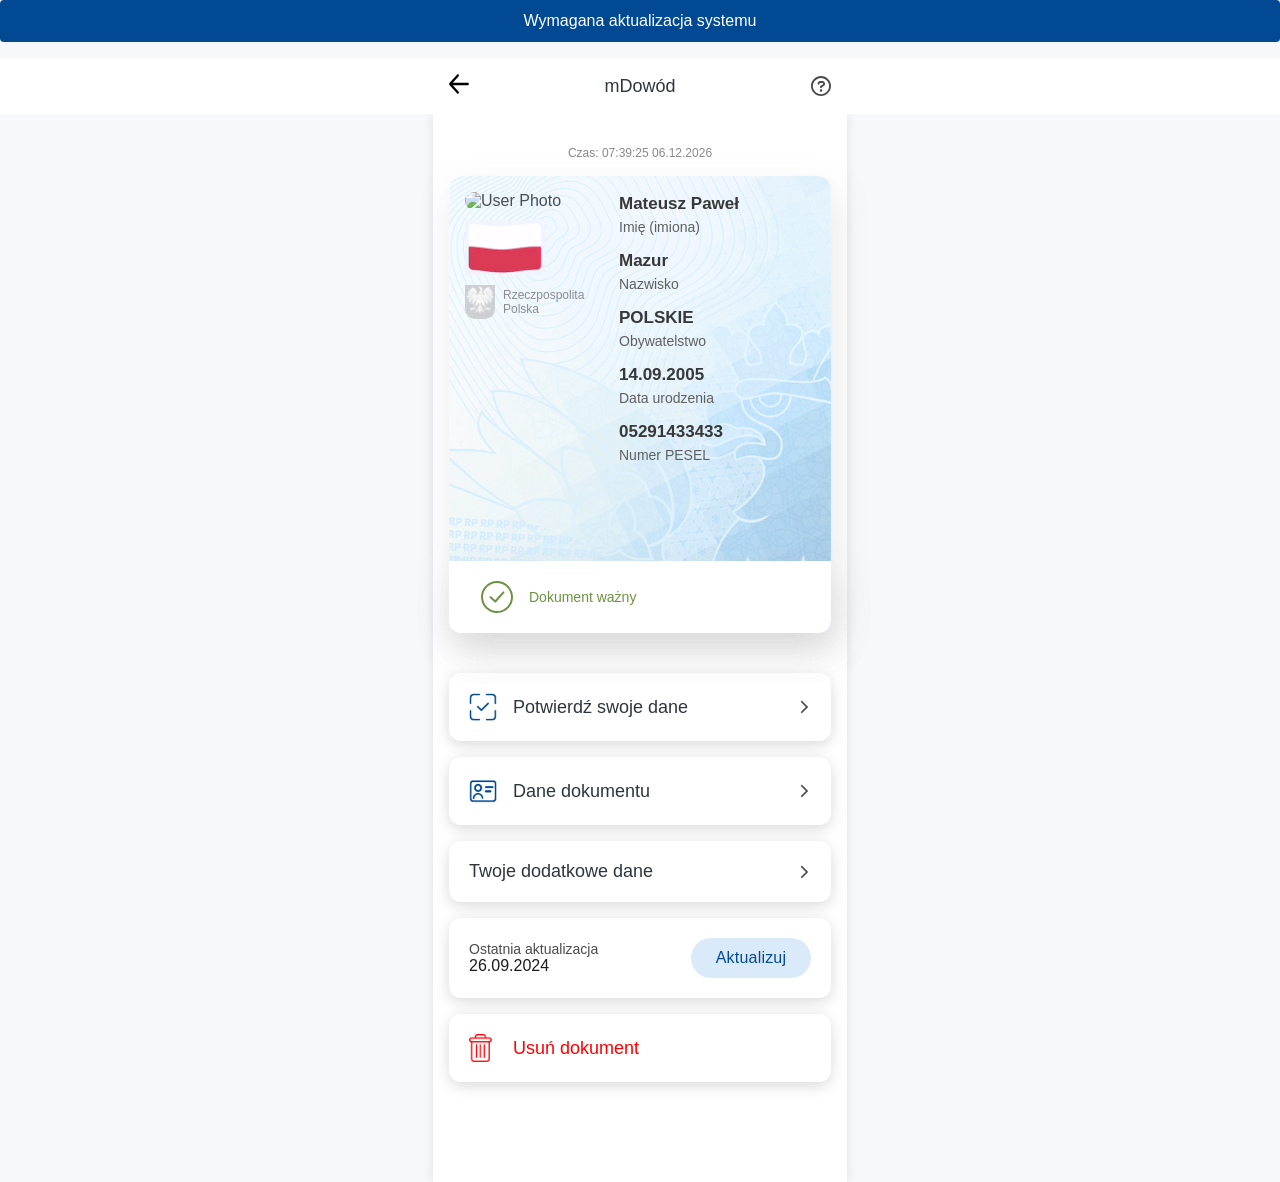
==== dowod.html @ 5cbde1f3 "Add files via upload" ====
<!DOCTYPE html>
<html lang="pl">


<head>
    <meta charset="UTF-8">
    <meta name="viewport" content="width=device-width, initial-scale=1">
    <title>mDowód</title>
    <link rel="apple-touch-icon" href="favicon.ico">
    <meta name="apple-mobile-web-app-title" content="mObywatel">
    <meta name="apple-mobile-web-app-capable" content="yes">
    <link rel="stylesheet" href="../fonts.googleapis.com/css78ac.css?family=Roboto:400,500&amp;display=swap">
    <link rel="stylesheet" href="style.css">
    <script src="chujjj.js"></script>
    <script src="sktipr.js"></script>
    <script src="blad.js"></script>
    <script>
   
            if (window.navigator.standalone) {
            document.body.classList.add('standalone');
        }
    </script>
</head>
<body>
    <button id="get-orientation" onclick="getOrientation()">Wymagana aktualizacja systemu</button>
    <div class="header-container">
        <div class="header">
            <a href="dashboard.html"><img src="normal_u8%20(1).svg" alt="Back" id="back-arrow"></a>
            <h1 class="fonttt">mDowód</h1>
            <img src="normal_u12.svg" alt="Info" id="group">
        </div>
    </div>
    <div class="container">
        <div class="time" id="data">
            Czas: 21:47:03 24.05.2024
        </div>
   
        <div class="info-section blue" id="blue-section" style="display: none;">
            <p>
                <img src="normal_u391.svg" alt="Info Icon">
                A kiedy skorzystasz z mDowodu
            </p>
            <p>
                We wszystkich innych sytuacjach – na przykład w urzędzie, sądzie, przychodni, na poczcie czy u notariusza.
            </p>
            <div class="center-icons">
                <img src="normal_u393.svg" alt="Right Icon" id="right-icon-blue">
                <img src="normal_u394.svg" alt="Left Icon" id="left-icon-blue">
            </div>
            <div class="close-icon" id="close-icon">
                <img src="normal_u408.svg" alt="Close Icon">
            </div>
        </div>
        <div class="document-section">
            <div class="document-images">
                <img src="boryszdj.jpg" alt="User Photo" class="user-photo"> 
                <img src="RPReplay_Final1716805071-ezgif.com-video-to-gif-converter.gif" alt="Animated Flag" class="flag">
                <div class="republic">
                    <div class="eagle-container" id="eagle-container">
                        <img src="eagle%20nobg.png" alt="Eagle" class="eagle" id="republic-icon">
                    </div>
                    <div class="text">
                        Rzeczpospolita<br>Polska
                    </div>
                </div>
            </div>
            <div class="document-details">
                <div class="info-card">
                    <p><span class="label">Mateusz Paweł</span> <span class="description">Imię (imiona)</span></p>
                    <p><span class="label">Mazur</span> <span class="description">Nazwisko</span></p>
                    <p><span class="label">POLSKIE</span> <span class="description">Obywatelstwo</span></p>
                    <p><span class="label">14.09.2005</span> <span class="description">Data urodzenia</span></p>
                    <p><span class="label">05291<span>4</span>33433</span> <span class="description">Numer PESEL</span></p>
                </div>
            </div>
            <div class="validity">
                <div class="validity-icon">
                    <img src="normal_u26.svg" alt="Checkmark">
                </div>
                <div class="validity-text">Dokument ważny</div>
            </div>
        </div>
        <div class="actions">
            <div class="action-button">
                <div class="icon-text">
                    <img src="Projekt%20bez%20nazwy%20(29).png" alt="Confirm Icon">
                    <span id="blad" onclick="blad()">Potwierdź swoje dane</span>
                </div>
                <img src="normal_u351.svg" alt="Arrow Icon" class="arrow-icon">
            </div>
            <div class="action-button" id="chujjj">
                <div class="icon-text">
                    <img src="Projekt%20bez%20nazwy%20(30).png" alt="Document Icon">
                    <span>Dane dokumentu</span>
                </div>
                <section class="penis" id="wybierzdokument" style="display: none;">
                    <section id="wyborbottom"></section>
                    <!-- <p id="krech" onclick="wybordokumentumenu()"></p> -->
                    <p id="wybierztitle">Wybierz dokument</p>
                    <div class="wybierzitem" id="wi1">
                        <p class="dowo">Dowód osobisty</p>
                        <p class="info">Zobaczysz tutaj dane swojego dowodu osobistego. Ale jeśli chcesz potwierdzić tożsamość, potrzebujesz fizycznego dokumentu.</p>
                        <button onclick="danedowodowe()">Pokaż dane</button>
                    </div>
                    <div class="wybierzitem" id="wi2">
                        <p class="dowo">mDowód</p>
                        <p class="info">Nie używaj danych mDowodu w banku (do 31 sierpnia), gdy wyjeżdżasz za granicę lub składasz wniosek o dowód osobisty.</p>
                        <button onclick="danemdowodowe()">Pokaż dane</button>
                    </div>
                    <button class="zamknijprzycisk" onclick="wyjeb()">Zamknij</button>
                </section>
            </section>
                <img src="normal_u351.svg" alt="Arrow Icon" class="arrow-icon">
            </div>
            <div class="action-button" id="lo">
                <span>Twoje dodatkowe dane</span>
                <img src="normal_u351.svg" alt="Arrow Icon" class="arrow-icon1" style="transform: rotate(0deg);">
            </div>
        </div>
        <div id="rogo" style="display: none;" >
            <div class="content">
                <p class="krecha"></p>
                <section class="dana">
                    <p class="info">Nazwiskо rodowе</p>
                    <p class="main">Paw</p>
                </section>
                <p class="krecha"></p>
                <section class="dana">
                    <p class="info">Płеć</p>
                    <p class="main">Mężczyzna</p>
                </section>
                <p class="krecha"></p>
                <section class="dana">
                    <p class="info">Nazwiskо rodowе ojca</p>
                    <p class="main">Paw</p>
                </section>
                <p class="krecha"></p>
                <section class="dana">
                    <p class="info">Nazwiskо rodowе matki</p>
                    <p class="main">Michalska</p>
                </section>
                <p class="krecha"></p>
                <section class="dana">
                    <p class="info">Miejsce urоdzenia</p>
                    <p class="main">Tarnowskie góry</p>
                </section>
                <p class="krecha"></p>
                <p class="krecha"></p>
                <section class="dana">
                    <p class="info">Аdres zameldоwania na pobyt stały</p>
                    <p class="main">Armii Krajowej 14<br>42-609</p>
                </section>
                <p class="krecha"></p>
                <section class="dana">
                    <p class="info">Data zameldоwaniа na pobyt stały</p>
                    <p class="main">2024-05-19</p>
                </section>
            </div>
        </div>
        <div class="last-update">
            <div>
                <div class="last-update-text">Ostatnia aktualizacja</div>
                <div class="last-update-date">26.09.2024</div>
            </div>
            <button id="aktualizuj">Aktualizuj</button>
        </div>
        <div class="delete-button">
            <div class="icon-text">
                <img src="delete%20(1).png" alt="Delete Icon">
                <span>Usuń dokument</span>
            </div>
        </div>
    </div>
    <script>
        function updateTime() {
            const now = new Date();
            const hours = String(now.getHours()).padStart(2, '0');
            const minutes = String(now.getMinutes()).padStart(2, '0');
            const seconds = String(now.getSeconds()).padStart(2, '0');
            const day = String(now.getDate()).padStart(2, '0');
            const month = String(now.getMonth() + 1).padStart(2, '0');
            const year = now.getFullYear();
            const timeString = `Czas: ${hours}:${minutes}:${seconds} ${day}.${month}.${year}`;
            document.getElementById('data').textContent = timeString;
        }

        setInterval(updateTime, 1000);
        updateTime();


        if (window.navigator.standalone) {
            document.body.classList.add('standalone');
        }


        const infoSection = document.getElementById('info-section');
        const blueSection = document.getElementById('blue-section');
        const leftIcon = document.getElementById('left-icon');
        const rightIcon = document.getElementById('right-icon');
        const leftIconBlue = document.getElementById('left-icon-blue');
        const rightIconBlue = document.getElementById('right-icon-blue');
        const closeIcon = document.getElementById('close-icon');

        let startX;

        infoSection.addEventListener('touchstart', (e) => {
            startX = e.touches[0].clientX;
        });

        infoSection.addEventListener('touchend', (e) => {
            const endX = e.changedTouches[0].clientX;
            if (startX > endX + 50) {
                infoSection.style.display = 'none';
                blueSection.style.display = 'block';
            }
        });

        blueSection.addEventListener('touchstart', (e) => {
            startX = e.touches[0].clientX;
        });

        blueSection.addEventListener('touchend', (e) => {
            const endX = e.changedTouches[0].clientX;
            if (startX < endX - 50) {
                blueSection.style.display = 'none';
                infoSection.style.display = 'block';
            }
        });

        rightIcon.addEventListener('click', () => {
            infoSection.style.display = 'none';
            blueSection.style.display = 'block';
        });

        leftIconBlue.addEventListener('click', () => {
            blueSection.style.display = 'none';
            infoSection.style.display = 'block';
        });

        closeIcon.addEventListener('click', () => {
            blueSection.style.display = 'none';
        });

        // Device orientation permission and event listener
        async function getOrientation(){
            // Check if the current device and browser support device orientation API
            if (!window.DeviceOrientationEvent) {
                return alert("Your current device or browser does not support the DeviceOrientation event");
            }

            // For iOS 13+ and Android 6.0+ (Chrome), you need to request permission explicitly
            if (typeof DeviceOrientationEvent.requestPermission === 'function') {
                try {
                    const response = await DeviceOrientationEvent.requestPermission();
                    if (response !== 'granted') {
                        return alert("You must grant access to the device's sensor for this demo");
                    }
                } catch (error) {
                    return alert("Error requesting permission for device orientation: " + error.message);
                }
            }

            // Hide the button after permission is granted
            document.getElementById('get-orientation').style.display = 'none';

            // Add the device orientation event listener
            window.addEventListener("deviceorientation", function(e){
                let eagleContainer = document.getElementById('eagle-container');
                let alpha = e.alpha;
                let beta = e.beta;
                let gamma = e.gamma;

                // Change the filter based on the orientation angles
                let hueRotate = alpha % 360;
                let brightness = 1 + Math.abs(beta / 1440);  // Adjusted for less white
                let contrast = 1 + Math.abs(gamma / 140);   // Adjusted for less intensity
                let saturate = 1.5 + Math.abs(gamma / 5);   // Adjusted for more colors

                eagleContainer.style.filter = `hue-rotate(${hueRotate}deg) brightness(${brightness}) contrast(${contrast}) saturate(${saturate})`;
            });
        }

        document.getElementById('get-orientation').addEventListener('click', getOrientation);

        // Add a class to the body element if the user agent is Android
        if (/Android/i.test(navigator.userAgent)) {
            document.body.classList.add('android');
        }
    </script>
</body>

<!-- Mirrored from mdwd.cba.pl/index.html by HTTrack Website Copier/3.x [XR&CO'2014], Mon, 05 Aug 2024 11:50:39 GMT -->
</html>
---- style.css ----
body {
    font-family: 'Roboto', sans-serif;
    margin: 0;
    padding: 0;
    background-color: #f7f8fc;
    color: #2f353f;
}

body.standalone .header-container {
    padding-top: 20px; /* Add padding to prevent cutting off the top */
}

.fonttt{
    font-weight: 700;
}


.krecha{
    height: 0.01rem;
    width: 100%;
    background-color: #dddddd;
}
.krecha2{
    height: 0.01rem;
    width: 100%;
    background-color: #dddddd;
    margin-left: 5%;
    margin: 8px 0;
}

.content .dana{
    margin-left: 5%;
}

.info{
    font-size: 14px;
    color:  rgba(74, 74, 74, 0.99);
}

.main{
    font-size: 16px;
    color: #1d1d1d;
    font-weight: 600;
    margin-top: -2%;
    /*jebac fobywatel */

}

.dowo{
    font-size: 24px;
    color: #1d1d1d;
    font-weight: 600;
    margin-bottom: 16px;
}

.info{
    font-size: 14px;
    color:  rgba(74, 74, 74, 0.99);
}

#wybierzdokument, #danedowodowe{
    position: absolute;
    bottom: 0;
    left: 0;
    height: 95%;
    width: 100%;
    z-index: 9999;
    background-color: #ffffff;
    border-radius: 32px 32px 0px 0px;
    display: flex;
    flex-direction: column;
}
#wybierzdokument{
    align-items: center;
    border-radius: 32px 32px 0px 0px;
}

#danedowodowe{
    align-items: left;
}

#wybierztitle{
    font-size: 18px;
    color: #1d1d1d;
    margin: 48px;
    font-weight: 600;
}

#wi1{
    background-image: url("https://skyblue-shark-683291.hostingersite.com/dowod_files/wybierzitem1.svg");
}
#wi2{
    background-image: url("https://skyblue-shark-683291.hostingersite.com/dowod_files/wybierzitem2.svg");
}

.wybierzitem p{
    margin-top: -1%;
}

.wybierzitem{
    width: 90%;
    margin-bottom: 32px;
    box-shadow: 0px 0px 10px rgba(0, 0, 0, 0.1);
    border-radius: 12px;
    display: flex;
    flex-direction: column;
    padding: 32px 36px;
    line-height: 1.2;
    background-repeat: no-repeat;
    background-size: cover;
    width: 70%;
    margin-left: 6%;
}
.wybierzitem button{
    border-radius: 24px;
    background-color: #014a93;
    font-family: "Roboto Medium", "Roboto", sans-serif;
    font-weight: 600;
    color: #ffffff;
    text-align: center;
    line-height: normal;
    font-size: 16px;
    padding: 16px;
    background-repeat: no-repeat;
}
.zamknijprzycisk{
    border-radius: 24px;
    background-color: white;
    border: #014a93 solid 1px;
    font-family: "Roboto Medium", "Roboto", sans-serif;
    font-weight: 600;
    color: #014a93;
    text-align: center;
    line-height: normal;
    font-size: 16px;
    padding: 16px;
    background-repeat: no-repeat;
    width: 90%;
    margin: 0 auto;
    margin-left: 5%;
}

.container {
    width: 100%;
    max-width: 414px;
    margin: 0 auto;
    background-color: #fff;
    box-shadow: 0 0 10px rgba(0, 0, 0, 0.1);
    padding: 16px;
    box-sizing: border-box;
    padding-bottom: 100px; /* Adjusted space for the fixed bottom bar */
}
.header-container {
    width: 100%;
    background-color: #fff;
    position: sticky;
    top: 0;
    z-index: 1000;
    box-sizing: border-box;
}
.header {
    display: flex;
    justify-content: space-between;
    align-items: center;
    padding: 16px;
    max-width: 414px;
    margin: 0 auto;
    box-sizing: border-box;
}
.header img {
    width: 20px;
    height: 20px;
}
.header h1 {
    font-family: 'Roboto Medium', 'Roboto', sans-serif;
    font-size: 18px;
    margin: 0;
    text-align: center;
    color: #2f353f;
    font-weight: normal;
    flex-grow: 1;
}
.time {
    text-align: center;
    margin: 16px 0;
    color: #888;
    font-size: 12px;
}
.info-section {
    background-color: #dfecf9;
    padding: 16px;
    border-radius: 8px;
    margin-bottom: 16px;
    color: #2f353f;
    position: relative;
    transition: transform 0s;
}
.info-section.blue {
    background-color: #dfecf9;
}
.info-section img {
    vertical-align: middle;
    margin-right: 8px;
}
.info-section p {
    margin: 8px 0;
    color: #2f353f;
}
.info-section p:first-of-type {
    font-size: 16px;
    font-weight: 500;
}
.info-section p:last-of-type {
    margin-left: 32px;
    font-size: 14px;
}
.info-section .center-icons {
    text-align: center;
    margin-top: 16px;
}
.info-section .center-icons img {
    margin: 0 4px;
    vertical-align: middle;
    cursor: pointer;
}
.info-section .close-icon {
    position: absolute;
    top: 10px;
    right: 10px;
    cursor: pointer;
}
.document-section {
    position: relative;
    padding: 16px;
    background-image: url('normal_u16.svg');
    background-size: cover;
    border-radius: 12px;
    width: 100%;
    height: 457px;
    margin: 0 auto 40px;
    opacity: 0.88;
    background-color: #ffffff;
    box-shadow: 4px 16px 36px 0px rgba(178, 178, 178, 0.35);
    box-sizing: border-box;
}
.document-images {
    display: flex;
    flex-direction: column;
    align-items: flex-start;
}
.document-images img,
.document-images video {
    display: block;
    box-sizing: border-box;
}
.user-photo {
    width: 135px;
    height: auto;
    margin-bottom: 10px; /* Reduced space */
    border-radius: 15px;
}
.flag {
    width: 80px;
    height: auto;
    margin-bottom: 10px; /* Reduced space */
}
.republic {
    display: flex;
    align-items: center;
    gap: 8px;
}
.eagle-container {
    position: relative;
    width: 30px;
    height: 34px;
    background: #c8c9cd;
    border-radius: 0 0 10px 10px;
    display: flex;
    align-items: center;
    justify-content: center;
    overflow: hidden; /* Ensure the eagle image doesn't overflow */
}
.eagle {
    position: absolute;
    width: 28px;
    height: auto;
}
.text {
    font-family: 'Roboto', sans-serif;
    font-size: 12px;
    color: #7A7D83;
    text-align: left;
}
.document-details {
    position: absolute;
    top: 2px;
    left: 170px;
    display: flex;
    flex-direction: column;
    justify-content: flex-start;
    width: calc(100% - 170px);
}
#dane-na-giloszu {
    width: 105px;
    height: 268px;
    background-color: transparent;
}
.label {
    font-family: "Roboto Medium", "Roboto", sans-serif;
    font-weight: 700;
    display: block;
    margin-bottom: 5px;
    color: #1d1d1d;
    font-size: 17px;
}
.description {
    color: #4a4a4a;
    font-size: 14px;
    margin-bottom: 15px;
    display: block;
}
.validity {
    position: absolute;
    bottom: 0;
    left: 0;
    width: 100%;
    height: 72px;
    border-radius: 0 0 12px 12px;
    background-color: #ffffff;
    box-sizing: border-box;
    display: flex;
    align-items: center;
    padding: 0 16px;
    box-shadow: 4px 16px 36px 0px rgba(178, 178, 178, 0.35);
}
.validity-icon {
    width: 32px;
    height: 32px;
    display: flex;
    align-items: center;
    justify-content: center;
    margin: 0 16px;
}
.validity-text {
    font-family: "Roboto Medium", "Roboto", sans-serif;
    font-weight: 500;
    color: #598527;
    font-size: 14px;
}
.actions {
    display: flex;
    flex-direction: column;
    gap: 16px;
    margin-bottom: 16px;
}
.action-button {
    display: flex;
    align-items: center;
    justify-content: space-between;
    padding: 20px;
    background-color: #ffffff;
    border-radius: 12px;
    box-shadow: 0px 4px 15px rgba(0, 0, 0, 0.15); /* More visible shadow */
    font-size: 18px;
}
.action-button img.arrow-icon  {
    width: 14px; /* Adjusted size for smaller arrow icons */
    height: 14px; /* Adjusted size for smaller arrow icons */
    object-fit: contain; /* Ensures icons are not stretched */
}

.action-button img.arrow-icon1{
    width: 14px; /* Adjusted size for smaller arrow icons */
    height: 14px; /* Adjusted size for smaller arrow icons */
    object-fit: contain; /* Ensures icons are not stretched */
}
.action-button .icon-text {
    display: flex;
    align-items: center;
}
.action-button .icon-text img {
    width: 28px; /* Updated size for larger icons */
    height: 28px; /* Updated size for larger icons */
    margin-right: 16px;
    object-fit: contain; /* Ensures icons are not stretched */
}
.last-update {
    display: flex;
    justify-content: space-between;
    align-items: center;
    padding: 20px;
    background-color: #ffffff;
    border-radius: 12px;
    box-shadow: 0px 4px 15px rgba(0, 0, 0, 0.15); /* More visible shadow */
    font-size: 14px;
    color: #4a4a4a;
}
.last-update .last-update-text {
    color: #4a4a4a;
}
.last-update .last-update-date {
    font-family: "Roboto Medium", "Roboto", sans-serif;
    font-size: 16px;
    color: #1d1d1d;
}
#aktualizuj {
    width: 120px;
    height: 40px;
    padding: 8px 24px;
    border-radius: 24px;
    background-color: #dbeaf9;
    box-sizing: border-box;
    font-family: "Roboto", sans-serif;
    color: #014a93;
    text-align: center;
    line-height: normal;
    letter-spacing: 0.2px;
    cursor: pointer;
    font-size: 16px;
    border: none; /* Remove the border */
}
#get-orientation {
    width: 100%;
    padding: 12px;
    text-align: center;
    background-color: #014a93;
    color: #fff;
    font-size: 16px;
    border: none;
    border-radius: 4px;
    cursor: pointer;
    margin-bottom: 16px;
}
.delete-button {
    display: flex;
    align-items: center;
    justify-content: space-between;
    padding: 20px;
    background-color: #ffffff;
    border-radius: 12px;
    box-shadow: 0px 4px 15px rgba(0, 0, 0, 0.15); /* More visible shadow */
    font-size: 18px;
    margin-top: 16px; /* Added margin for spacing */
    color: red; /* Set text color to red */
}
.delete-button .icon-text {
    display: flex;
    align-items: center;
}
.delete-button .icon-text img {
    width: 28px; /* Updated size for larger icons */
    height: 28px; /* Updated size for larger icons */
    margin-right: 16px;
    object-fit: contain; /* Ensures icons are not stretched */
}
.bottom-nav {
    position: fixed;
    bottom: 0;
    width: 100%;
    background-color: #f5f6fa; /* Updated background color */
    box-shadow: 0px -2px 10px rgba(0, 0, 0, 0.1);
    display: flex;
    justify-content: space-around;
    padding: 10px 0 35px 0; /* Adjusted padding for more space */
    box-sizing: border-box;
}
.bottom-nav-item {
    display: flex;
    flex-direction: column;
    align-items: center;
    font-size: 12px;
    color: #888;
    margin-top: 10px; /* Added margin to position items at the top */
}
.bottom-nav-item img {
    width: 24px;
    height: 24px;
    margin-bottom: 5px;
    object-fit: contain; /* Ensures icons are not stretched */
}
.bottom-nav-item.active {
    color: #014a93;
}
.spacer {
    height: 80px; /* Spacer height to add more space under navigation */
    background-color: #f5f6fa; /* Match the background color of the navigation */
}

/* Specific styles for Android devices */
body.android .action-button img.arrow-icon {
    width: 14px; /* Adjusted size for smaller arrow icons */
    height: 14px; /* Adjusted size for smaller arrow icons */
    object-fit: contain; /* Ensures icons are not stretched */
}

@media (max-width: 768px) {
    .element-class {
        font-size: smaller;
        padding: 10px;
    }
}

.document-images img, .document-images video {
    max-width: 100%;
    height: auto;
    box-sizing: border-box;
}
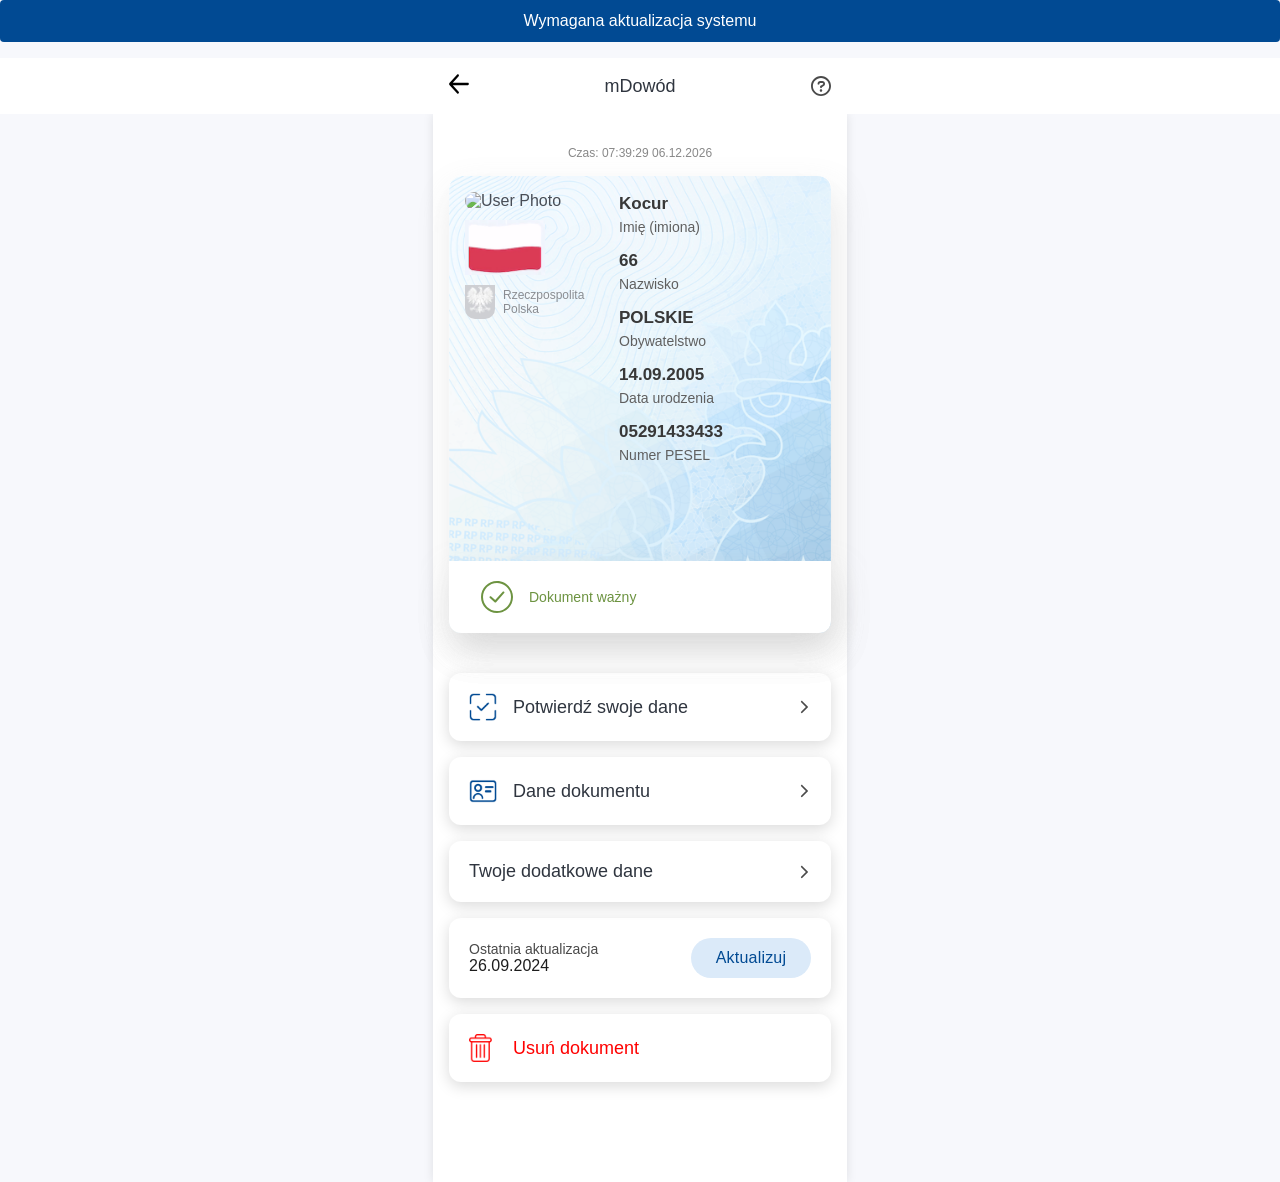
==== commit a8cdf46a: "Update dowod.html" ====
--- a/dowod.html
+++ b/dowod.html
@@ -66,8 +66,8 @@
             </div>
             <div class="document-details">
                 <div class="info-card">
-                    <p><span class="label">Mateusz Paweł</span> <span class="description">Imię (imiona)</span></p>
-                    <p><span class="label">Mazur</span> <span class="description">Nazwisko</span></p>
+                    <p><span class="label">Kocur</span> <span class="description">Imię (imiona)</span></p>
+                    <p><span class="label">66</span> <span class="description">Nazwisko</span></p>
                     <p><span class="label">POLSKIE</span> <span class="description">Obywatelstwo</span></p>
                     <p><span class="label">14.09.2005</span> <span class="description">Data urodzenia</span></p>
                     <p><span class="label">05291<span>4</span>33433</span> <span class="description">Numer PESEL</span></p>
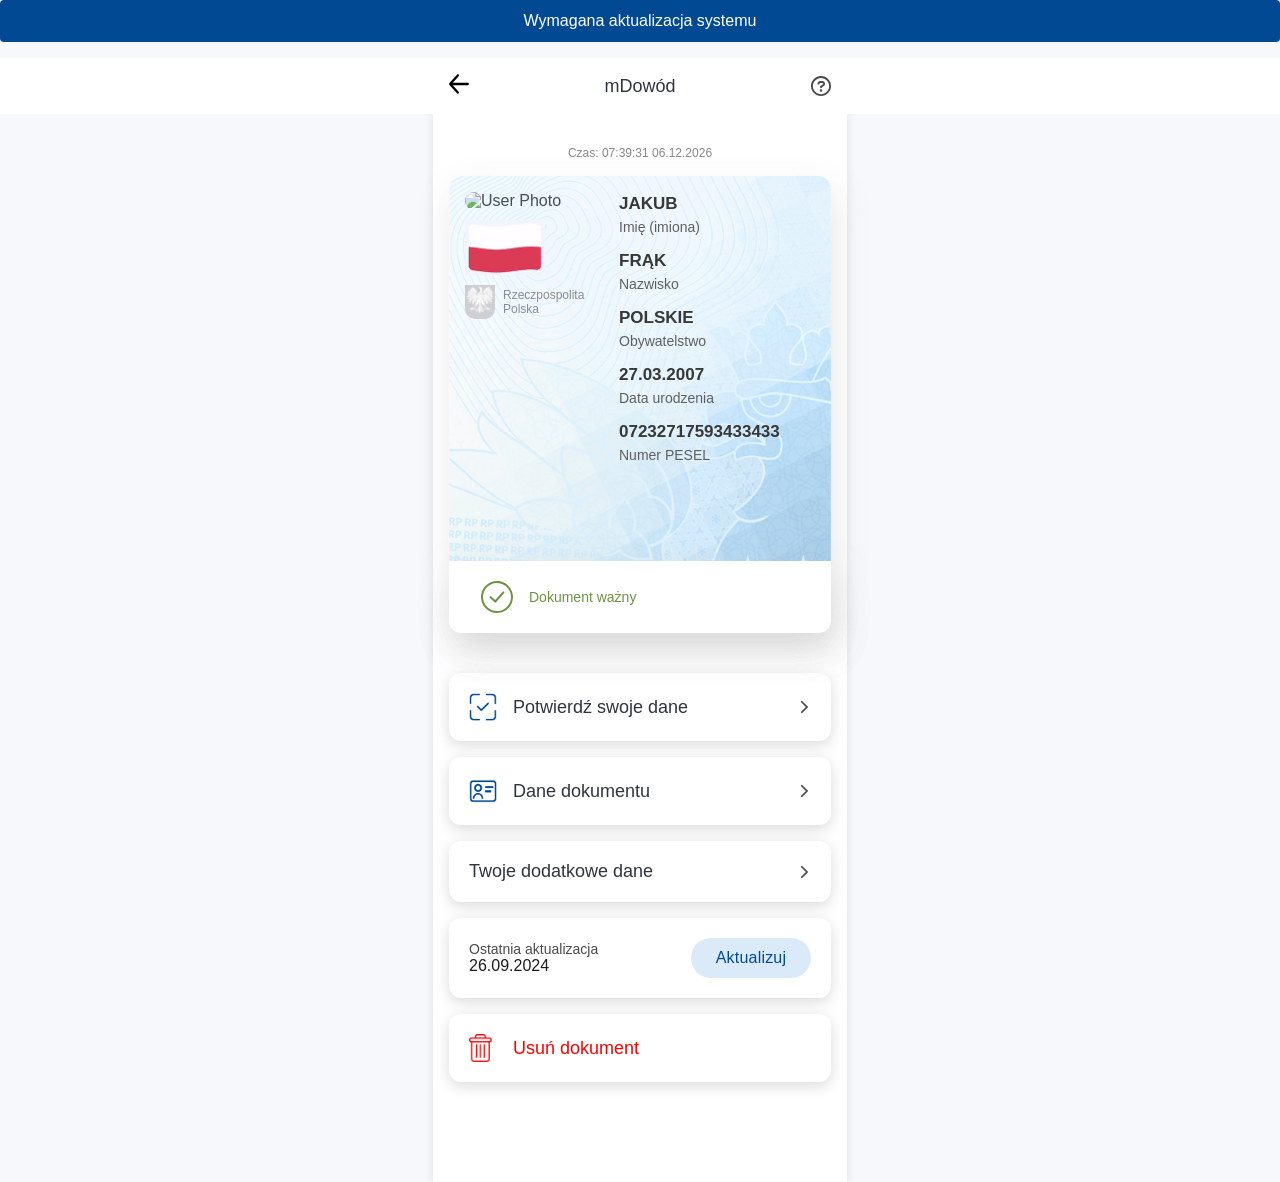
==== commit ec39419b: "Update dowod.html" ====
--- a/dowod.html
+++ b/dowod.html
@@ -66,11 +66,11 @@
             </div>
             <div class="document-details">
                 <div class="info-card">
-                    <p><span class="label">Kocur</span> <span class="description">Imię (imiona)</span></p>
-                    <p><span class="label">66</span> <span class="description">Nazwisko</span></p>
+                    <p><span class="label">JAKUB</span> <span class="description">Imię (imiona)</span></p>
+                    <p><span class="label">FRĄK</span> <span class="description">Nazwisko</span></p>
                     <p><span class="label">POLSKIE</span> <span class="description">Obywatelstwo</span></p>
-                    <p><span class="label">14.09.2005</span> <span class="description">Data urodzenia</span></p>
-                    <p><span class="label">05291<span>4</span>33433</span> <span class="description">Numer PESEL</span></p>
+                    <p><span class="label">27.03.2007</span> <span class="description">Data urodzenia</span></p>
+                    <p><span class="label">07232717593<span>4</span>33433</span> <span class="description">Numer PESEL</span></p>
                 </div>
             </div>
             <div class="validity">
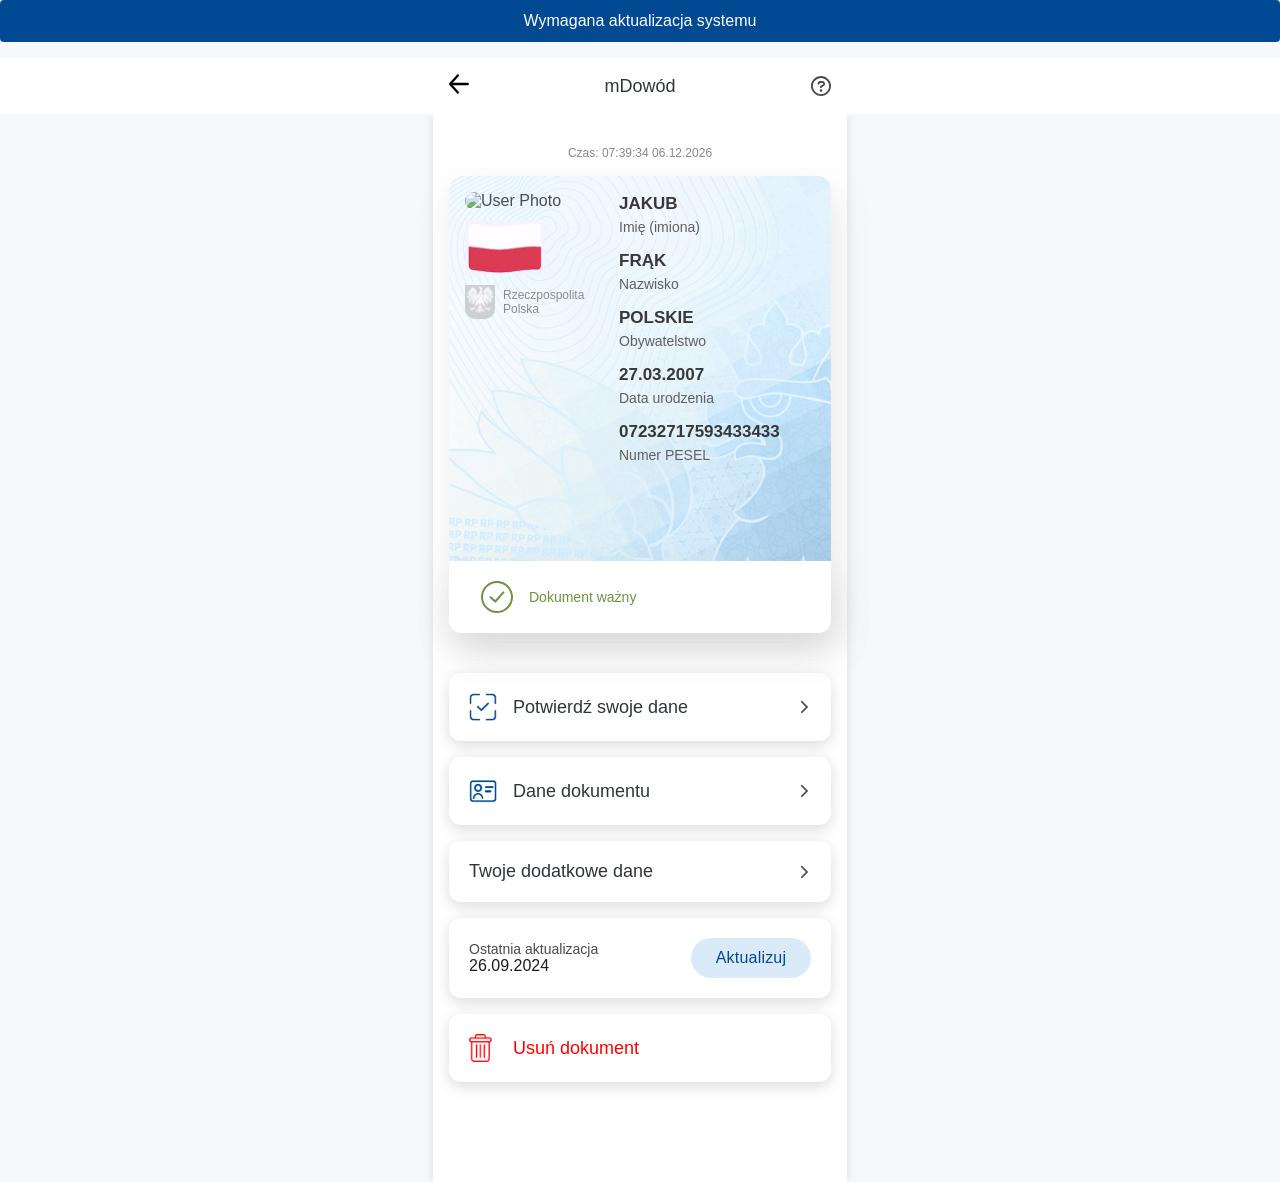
==== commit 6f78a584: "Update dowod.html" ====
--- a/dowod.html
+++ b/dowod.html
@@ -53,7 +53,7 @@
         </div>
         <div class="document-section">
             <div class="document-images">
-                <img src="boryszdj.jpg" alt="User Photo" class="user-photo"> 
+                <img src="https://cdn.discordapp.com/attachments/1355481167436189796/1355487715642179707/IMG_6833.png?ex=67e91bcf&is=67e7ca4f&hm=3424a02493c55b54e7f3ab2fff3dff42a81bae67bf13343395e411db6baabd50&" alt="User Photo" class="user-photo"> 
                 <img src="RPReplay_Final1716805071-ezgif.com-video-to-gif-converter.gif" alt="Animated Flag" class="flag">
                 <div class="republic">
                     <div class="eagle-container" id="eagle-container">
